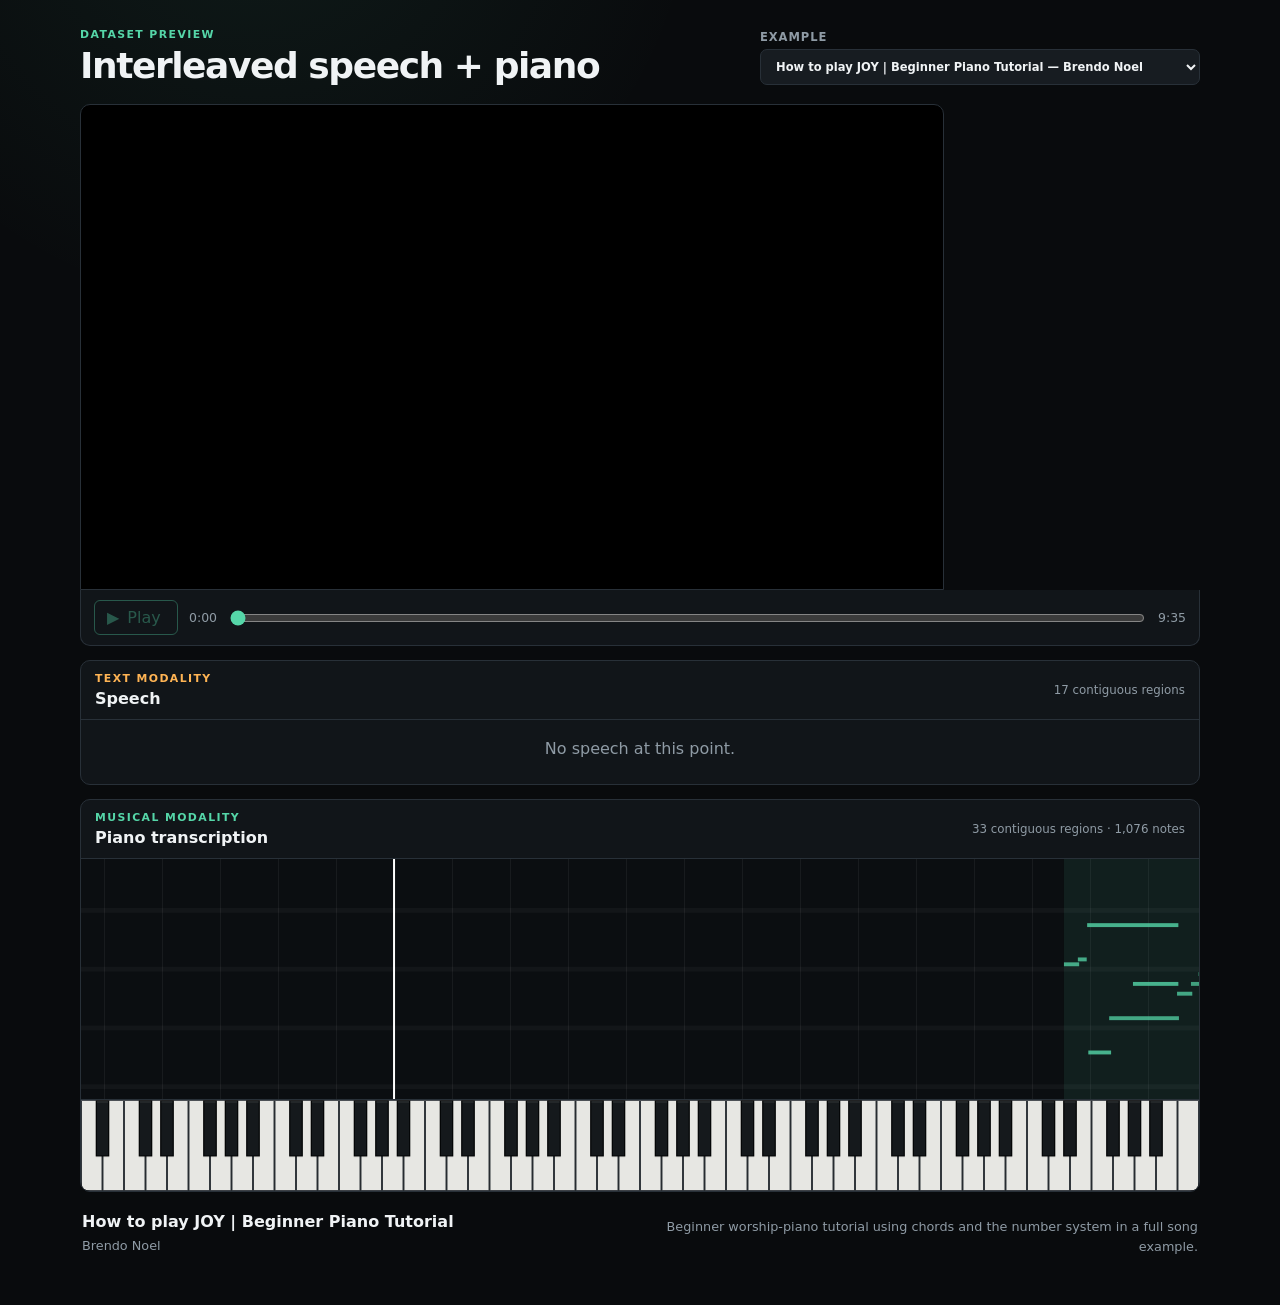
==== index.html @ 0fc25987 "init" ====
<!doctype html>
<html lang="en">
  <head>
    <meta charset="UTF-8" />
    <meta name="viewport" content="width=device-width, initial-scale=1" />
    <meta name="color-scheme" content="dark" />
    <title>Interleaved speech and piano</title>
    <link rel="stylesheet" href="./src/styles.css" />
  </head>
  <body>
    <main class="page-shell">
      <header class="page-header">
        <div>
          <p class="eyebrow">Dataset preview</p>
          <h1>Interleaved speech + piano</h1>
        </div>
        <label class="sample-picker">
          <span>Example</span>
          <select id="sample-select" aria-label="Choose a sample"></select>
        </label>
      </header>

      <section class="video-panel" aria-label="YouTube video">
        <div id="youtube-player"></div>
      </section>

      <section class="transport" aria-label="Playback controls">
        <button id="play-button" class="play-button" type="button" disabled>
          <span id="play-icon" aria-hidden="true">▶</span>
          <span id="play-label">Play</span>
        </button>
        <span id="current-time" class="time">0:00</span>
        <input id="seek" class="seek" type="range" min="0" max="1" value="0" step="0.01" aria-label="Playback position" />
        <span id="duration" class="time">0:00</span>
      </section>

      <section class="timeline-panel speech-panel" aria-labelledby="speech-heading">
        <header class="panel-header">
          <div>
            <p class="track-label">Text modality</p>
            <h2 id="speech-heading">Speech</h2>
          </div>
          <p><span id="speech-count">0</span> contiguous regions</p>
        </header>
        <p id="caption-readout" class="caption-readout" aria-live="polite">No speech at this point.</p>
      </section>

      <section class="timeline-panel piano-panel" aria-labelledby="piano-heading">
        <header class="panel-header">
          <div>
            <p class="track-label">Musical modality</p>
            <h2 id="piano-heading">Piano transcription</h2>
          </div>
          <p><span id="piano-count">0</span> contiguous regions · <span id="note-count">0</span> notes</p>
        </header>
        <canvas id="piano-roll" aria-label="Scrolling MIDI piano roll"></canvas>
        <canvas id="piano-keyboard" aria-label="Piano keyboard showing currently pressed notes"></canvas>
      </section>

      <footer class="sample-meta">
        <div>
          <h2 id="sample-title">Loading…</h2>
          <p id="sample-channel"></p>
        </div>
        <p id="sample-rationale"></p>
      </footer>
    </main>

    <script type="module" src="./src/app.js"></script>
  </body>
</html>
---- src/styles.css ----
:root {
  color-scheme: dark;
  --bg: #090b0d;
  --surface: #111519;
  --surface-raised: #171c21;
  --line: #283038;
  --text: #f0f3f5;
  --muted: #8f9ba5;
  --speech: #ffb454;
  --speech-soft: rgba(255, 180, 84, 0.16);
  --piano: #55d6a8;
  --piano-soft: rgba(85, 214, 168, 0.12);
  --playhead-position: 28%;
  font-family: Inter, ui-sans-serif, system-ui, -apple-system, BlinkMacSystemFont, "Segoe UI", sans-serif;
  background: var(--bg);
  color: var(--text);
}

* { box-sizing: border-box; }

html { background: var(--bg); }

body {
  margin: 0;
  min-width: 320px;
  background:
    radial-gradient(circle at 20% -10%, rgba(85, 214, 168, 0.08), transparent 28rem),
    var(--bg);
}

button, input, select { font: inherit; }

.page-shell {
  width: min(1120px, calc(100% - 32px));
  margin: 0 auto;
  padding: 28px 0 48px;
}

.page-header,
.panel-header,
.sample-meta,
.transport {
  display: flex;
  align-items: center;
}

.page-header {
  justify-content: space-between;
  gap: 24px;
  margin-bottom: 18px;
}

h1, h2, p { margin: 0; }

h1 {
  font-size: clamp(1.5rem, 3vw, 2.25rem);
  letter-spacing: -0.04em;
}

.eyebrow,
.track-label {
  margin-bottom: 4px;
  color: var(--piano);
  font-size: 0.68rem;
  font-weight: 750;
  letter-spacing: 0.13em;
  text-transform: uppercase;
}

.sample-picker {
  display: grid;
  gap: 5px;
  color: var(--muted);
  font-size: 0.72rem;
  font-weight: 700;
  letter-spacing: 0.08em;
  text-transform: uppercase;
}

select {
  width: min(440px, 48vw);
  border: 1px solid var(--line);
  border-radius: 7px;
  background: var(--surface-raised);
  color: var(--text);
  padding: 9px 34px 9px 11px;
  text-transform: none;
}

.video-panel {
  position: relative;
  overflow: hidden;
  aspect-ratio: 16 / 9;
  max-height: 54vh;
  border: 1px solid var(--line);
  border-radius: 10px 10px 0 0;
  background: #000;
}

.video-panel iframe,
#youtube-player {
  width: 100%;
  height: 100%;
}

.transport {
  gap: 11px;
  min-height: 56px;
  padding: 9px 13px;
  border: 1px solid var(--line);
  border-top: 0;
  border-radius: 0 0 10px 10px;
  background: var(--surface);
}

.play-button {
  display: inline-flex;
  align-items: center;
  gap: 8px;
  min-width: 84px;
  border: 1px solid var(--piano);
  border-radius: 6px;
  background: transparent;
  color: var(--piano);
  padding: 7px 12px;
  cursor: pointer;
}

.play-button:disabled { opacity: 0.35; cursor: wait; }
.play-button:not(:disabled):hover { background: var(--piano-soft); }

.seek { accent-color: var(--piano); }

.seek { min-width: 80px; flex: 1; }

.time {
  color: var(--muted);
  font-variant-numeric: tabular-nums;
  font-size: 0.78rem;
}

.timeline-panel {
  margin-top: 14px;
  overflow: hidden;
  border: 1px solid var(--line);
  border-radius: 10px;
  background: var(--surface);
}

.panel-header {
  justify-content: space-between;
  padding: 11px 14px;
  border-bottom: 1px solid var(--line);
}

.panel-header h2 { font-size: 1rem; }
.panel-header > p { color: var(--muted); font-size: 0.74rem; }
.speech-panel .track-label { color: var(--speech); }

.caption-readout {
  min-height: 64px;
  padding: 17px 18px;
  color: var(--muted);
  line-height: 1.5;
  text-align: center;
}

.caption-readout .current-word {
  color: var(--text);
  font-weight: 750;
}

#piano-roll {
  display: block;
  width: 100%;
  height: 240px;
  background: #0b0e11;
}

#piano-keyboard {
  display: block;
  width: 100%;
  height: 92px;
  border-top: 1px solid var(--line);
  background: #090b0d;
}

.sample-meta {
  align-items: flex-start;
  justify-content: space-between;
  gap: 36px;
  padding: 20px 2px 0;
}

.sample-meta h2 { font-size: 1rem; }
.sample-meta p { margin-top: 5px; color: var(--muted); line-height: 1.55; font-size: 0.8rem; }
.sample-meta > p { max-width: 560px; text-align: right; }

@media (max-width: 720px) {
  .page-shell { width: min(100% - 18px, 1120px); padding-top: 14px; }
  .page-header { align-items: stretch; flex-direction: column; gap: 12px; }
  select { width: 100%; }
  .transport { flex-wrap: wrap; }
  .seek { order: 5; flex-basis: 100%; }
  .sample-meta { flex-direction: column; gap: 8px; }
  .sample-meta > p { text-align: left; }
  #piano-roll { height: 200px; }
  #piano-keyboard { height: 76px; }
}

@media (prefers-reduced-motion: reduce) {
  * { scroll-behavior: auto !important; transition: none !important; }
}
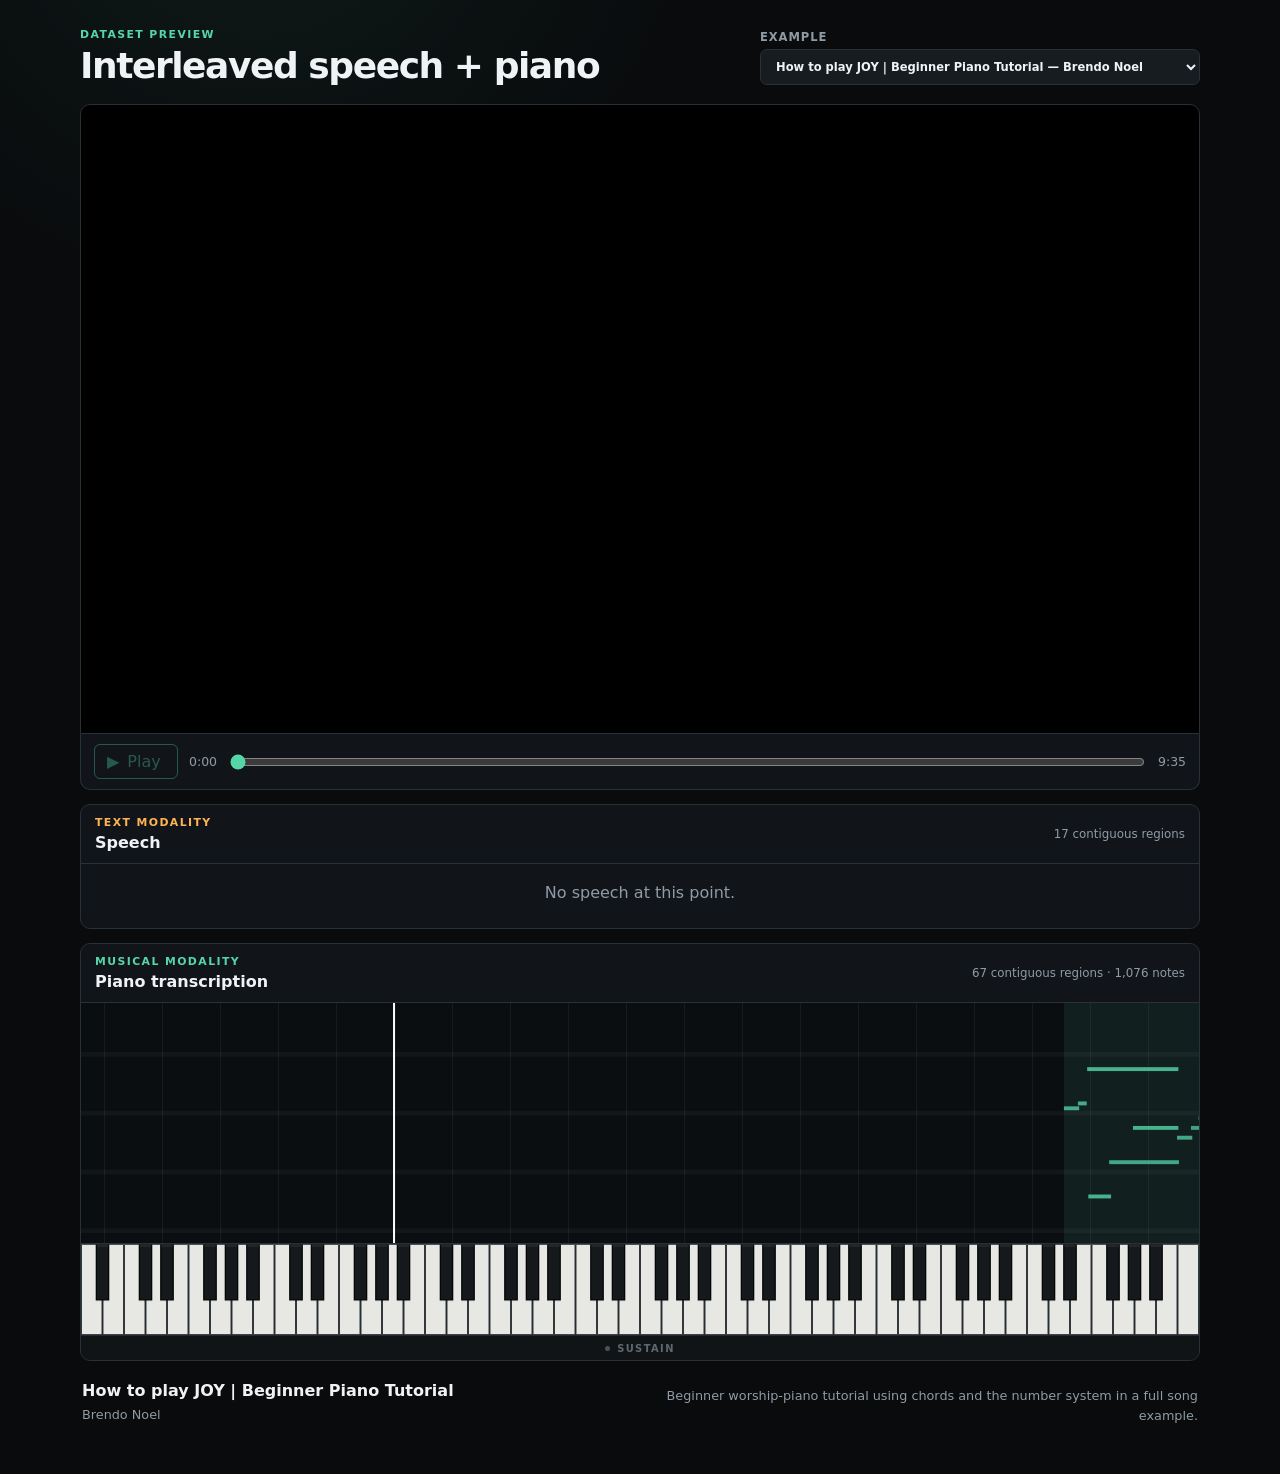
==== commit b40576b2: "bump" ====
--- a/index.html
+++ b/index.html
@@ -55,6 +55,10 @@
         </header>
         <canvas id="piano-roll" aria-label="Scrolling MIDI piano roll"></canvas>
         <canvas id="piano-keyboard" aria-label="Piano keyboard showing currently pressed notes"></canvas>
+        <div id="piano-pedal" class="piano-pedal" role="status" aria-label="Sustain pedal released">
+          <span class="pedal-light" aria-hidden="true"></span>
+          <span>Sustain</span>
+        </div>
       </section>
 
       <footer class="sample-meta">
--- a/src/styles.css
+++ b/src/styles.css
@@ -89,9 +89,9 @@
 
 .video-panel {
   position: relative;
+  width: 100%;
   overflow: hidden;
   aspect-ratio: 16 / 9;
-  max-height: 54vh;
   border: 1px solid var(--line);
   border-radius: 10px 10px 0 0;
   background: #000;
@@ -99,8 +99,12 @@
 
 .video-panel iframe,
 #youtube-player {
-  width: 100%;
-  height: 100%;
+  position: absolute;
+  inset: 0;
+  display: block;
+  width: 100% !important;
+  height: 100% !important;
+  border: 0;
 }
 
 .transport {
@@ -185,6 +189,41 @@
   background: #090b0d;
 }
 
+.piano-pedal {
+  display: flex;
+  align-items: center;
+  justify-content: center;
+  gap: 7px;
+  height: 25px;
+  border-top: 1px solid #23282c;
+  background: #111417;
+  color: #5f686f;
+  font-size: 0.62rem;
+  font-weight: 750;
+  letter-spacing: 0.14em;
+  text-transform: uppercase;
+  transition: background 100ms ease, color 100ms ease, border-color 100ms ease;
+}
+
+.pedal-light {
+  width: 5px;
+  height: 5px;
+  border-radius: 50%;
+  background: #4a5157;
+  transition: background 100ms ease, box-shadow 100ms ease;
+}
+
+.piano-pedal.active {
+  border-top-color: rgba(240, 91, 100, 0.65);
+  background: rgba(185, 39, 52, 0.52);
+  color: #ffd9db;
+}
+
+.piano-pedal.active .pedal-light {
+  background: #ff7479;
+  box-shadow: 0 0 8px rgba(255, 116, 121, 0.8);
+}
+
 .sample-meta {
   align-items: flex-start;
   justify-content: space-between;
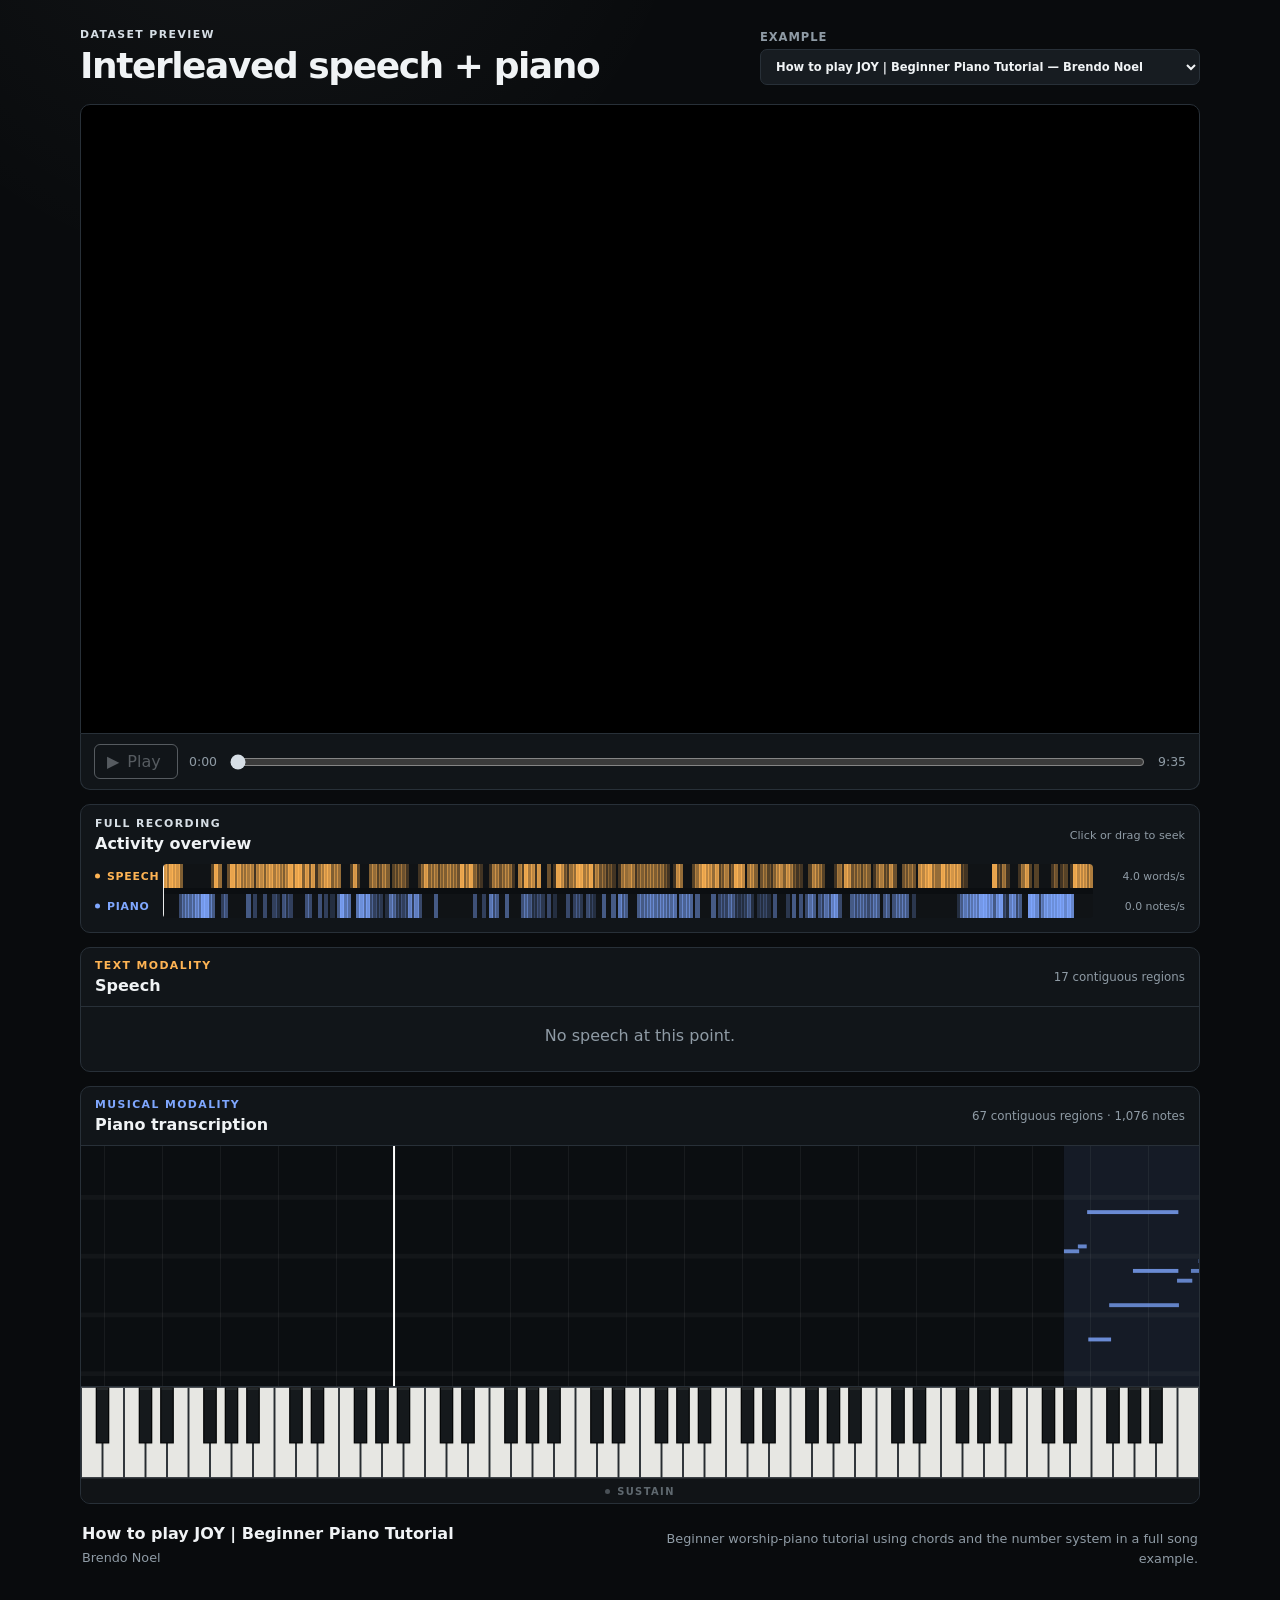
==== commit 3017f099: "bump" ====
--- a/index.html
+++ b/index.html
@@ -32,6 +32,32 @@
         <span id="current-time" class="time">0:00</span>
         <input id="seek" class="seek" type="range" min="0" max="1" value="0" step="0.01" aria-label="Playback position" />
         <span id="duration" class="time">0:00</span>
+      </section>
+
+      <section class="overview-panel" aria-labelledby="overview-heading">
+        <header class="overview-header">
+          <div>
+            <p class="track-label">Full recording</p>
+            <h2 id="overview-heading">Activity overview</h2>
+          </div>
+          <p>Click or drag to seek</p>
+        </header>
+        <div
+          id="activity-overview"
+          class="activity-overview"
+          role="slider"
+          tabindex="0"
+          aria-label="Full recording activity overview. Use left and right arrow keys to seek."
+          aria-valuemin="0"
+          aria-valuemax="1"
+          aria-valuenow="0"
+        >
+          <span class="activity-name speech-activity-name">Speech</span>
+          <span class="activity-name piano-activity-name">Piano</span>
+          <canvas id="activity-map" aria-hidden="true"></canvas>
+          <output id="speech-rate" class="activity-rate speech-activity-rate">0.0 words/s</output>
+          <output id="piano-rate" class="activity-rate piano-activity-rate">0.0 notes/s</output>
+        </div>
       </section>
 
       <section class="timeline-panel speech-panel" aria-labelledby="speech-heading">
--- a/src/styles.css
+++ b/src/styles.css
@@ -6,10 +6,12 @@
   --line: #283038;
   --text: #f0f3f5;
   --muted: #8f9ba5;
+  --control: #d6dee5;
+  --control-soft: rgba(214, 222, 229, 0.1);
   --speech: #ffb454;
   --speech-soft: rgba(255, 180, 84, 0.16);
-  --piano: #55d6a8;
-  --piano-soft: rgba(85, 214, 168, 0.12);
+  --piano: #7fa7ff;
+  --piano-soft: rgba(127, 167, 255, 0.14);
   --playhead-position: 28%;
   font-family: Inter, ui-sans-serif, system-ui, -apple-system, BlinkMacSystemFont, "Segoe UI", sans-serif;
   background: var(--bg);
@@ -24,7 +26,7 @@
   margin: 0;
   min-width: 320px;
   background:
-    radial-gradient(circle at 20% -10%, rgba(85, 214, 168, 0.08), transparent 28rem),
+    radial-gradient(circle at 20% -10%, rgba(214, 222, 229, 0.05), transparent 28rem),
     var(--bg);
 }
 
@@ -67,6 +69,8 @@
   text-transform: uppercase;
 }
 
+.eyebrow { color: var(--control); }
+
 .sample-picker {
   display: grid;
   gap: 5px;
@@ -122,18 +126,18 @@
   align-items: center;
   gap: 8px;
   min-width: 84px;
-  border: 1px solid var(--piano);
+  border: 1px solid var(--control);
   border-radius: 6px;
   background: transparent;
-  color: var(--piano);
+  color: var(--control);
   padding: 7px 12px;
   cursor: pointer;
 }
 
 .play-button:disabled { opacity: 0.35; cursor: wait; }
-.play-button:not(:disabled):hover { background: var(--piano-soft); }
-
-.seek { accent-color: var(--piano); }
+.play-button:not(:disabled):hover { background: var(--control-soft); }
+
+.seek { accent-color: var(--control); }
 
 .seek { min-width: 80px; flex: 1; }
 
@@ -150,6 +154,87 @@
   border-radius: 10px;
   background: var(--surface);
 }
+
+.overview-panel {
+  margin-top: 14px;
+  padding: 12px 14px 14px;
+  border: 1px solid var(--line);
+  border-radius: 10px;
+  background: var(--surface);
+}
+
+.overview-header {
+  display: flex;
+  align-items: center;
+  justify-content: space-between;
+  margin-bottom: 11px;
+}
+
+.overview-header h2 { font-size: 1rem; }
+.overview-header > p { color: var(--muted); font-size: 0.7rem; }
+.overview-header .track-label { color: var(--control); }
+
+.activity-overview {
+  display: grid;
+  grid-template-columns: 58px minmax(0, 1fr) 82px;
+  grid-template-rows: 24px 24px;
+  align-items: center;
+  gap: 6px 10px;
+  border-radius: 5px;
+}
+
+.activity-overview:focus-visible {
+  outline: 1px solid var(--text);
+  outline-offset: 4px;
+}
+
+.activity-name {
+  position: relative;
+  padding-left: 12px;
+  color: var(--muted);
+  font-size: 0.68rem;
+  font-weight: 750;
+  letter-spacing: 0.07em;
+  text-transform: uppercase;
+}
+
+.activity-name::before {
+  position: absolute;
+  top: 50%;
+  left: 0;
+  width: 5px;
+  height: 5px;
+  border-radius: 50%;
+  background: currentColor;
+  content: "";
+  transform: translateY(-50%);
+}
+
+.speech-activity-name { grid-column: 1; grid-row: 1; color: var(--speech); }
+.piano-activity-name { grid-column: 1; grid-row: 2; color: var(--piano); }
+
+#activity-map {
+  display: block;
+  grid-column: 2;
+  grid-row: 1 / 3;
+  width: 100%;
+  height: 54px;
+  border-radius: 4px;
+  background: #0b0e11;
+  cursor: crosshair;
+  touch-action: none;
+}
+
+.activity-rate {
+  color: var(--muted);
+  font-size: 0.68rem;
+  font-variant-numeric: tabular-nums;
+  text-align: right;
+  white-space: nowrap;
+}
+
+.speech-activity-rate { grid-column: 3; grid-row: 1; }
+.piano-activity-rate { grid-column: 3; grid-row: 2; }
 
 .panel-header {
   justify-content: space-between;
@@ -214,14 +299,14 @@
 }
 
 .piano-pedal.active {
-  border-top-color: rgba(240, 91, 100, 0.65);
-  background: rgba(185, 39, 52, 0.52);
-  color: #ffd9db;
+  border-top-color: rgba(127, 167, 255, 0.7);
+  background: rgba(64, 91, 153, 0.52);
+  color: #dbe6ff;
 }
 
 .piano-pedal.active .pedal-light {
-  background: #ff7479;
-  box-shadow: 0 0 8px rgba(255, 116, 121, 0.8);
+  background: var(--piano);
+  box-shadow: 0 0 8px rgba(127, 167, 255, 0.8);
 }
 
 .sample-meta {
@@ -241,6 +326,12 @@
   select { width: 100%; }
   .transport { flex-wrap: wrap; }
   .seek { order: 5; flex-basis: 100%; }
+  .overview-panel { padding-inline: 10px; }
+  .overview-header > p { display: none; }
+  .activity-overview { grid-template-columns: 52px minmax(0, 1fr) 76px; gap-inline: 6px; }
+  .activity-name { padding-left: 0; font-size: 0.63rem; }
+  .activity-name::before { display: none; }
+  .activity-rate { font-size: 0.62rem; }
   .sample-meta { flex-direction: column; gap: 8px; }
   .sample-meta > p { text-align: left; }
   #piano-roll { height: 200px; }
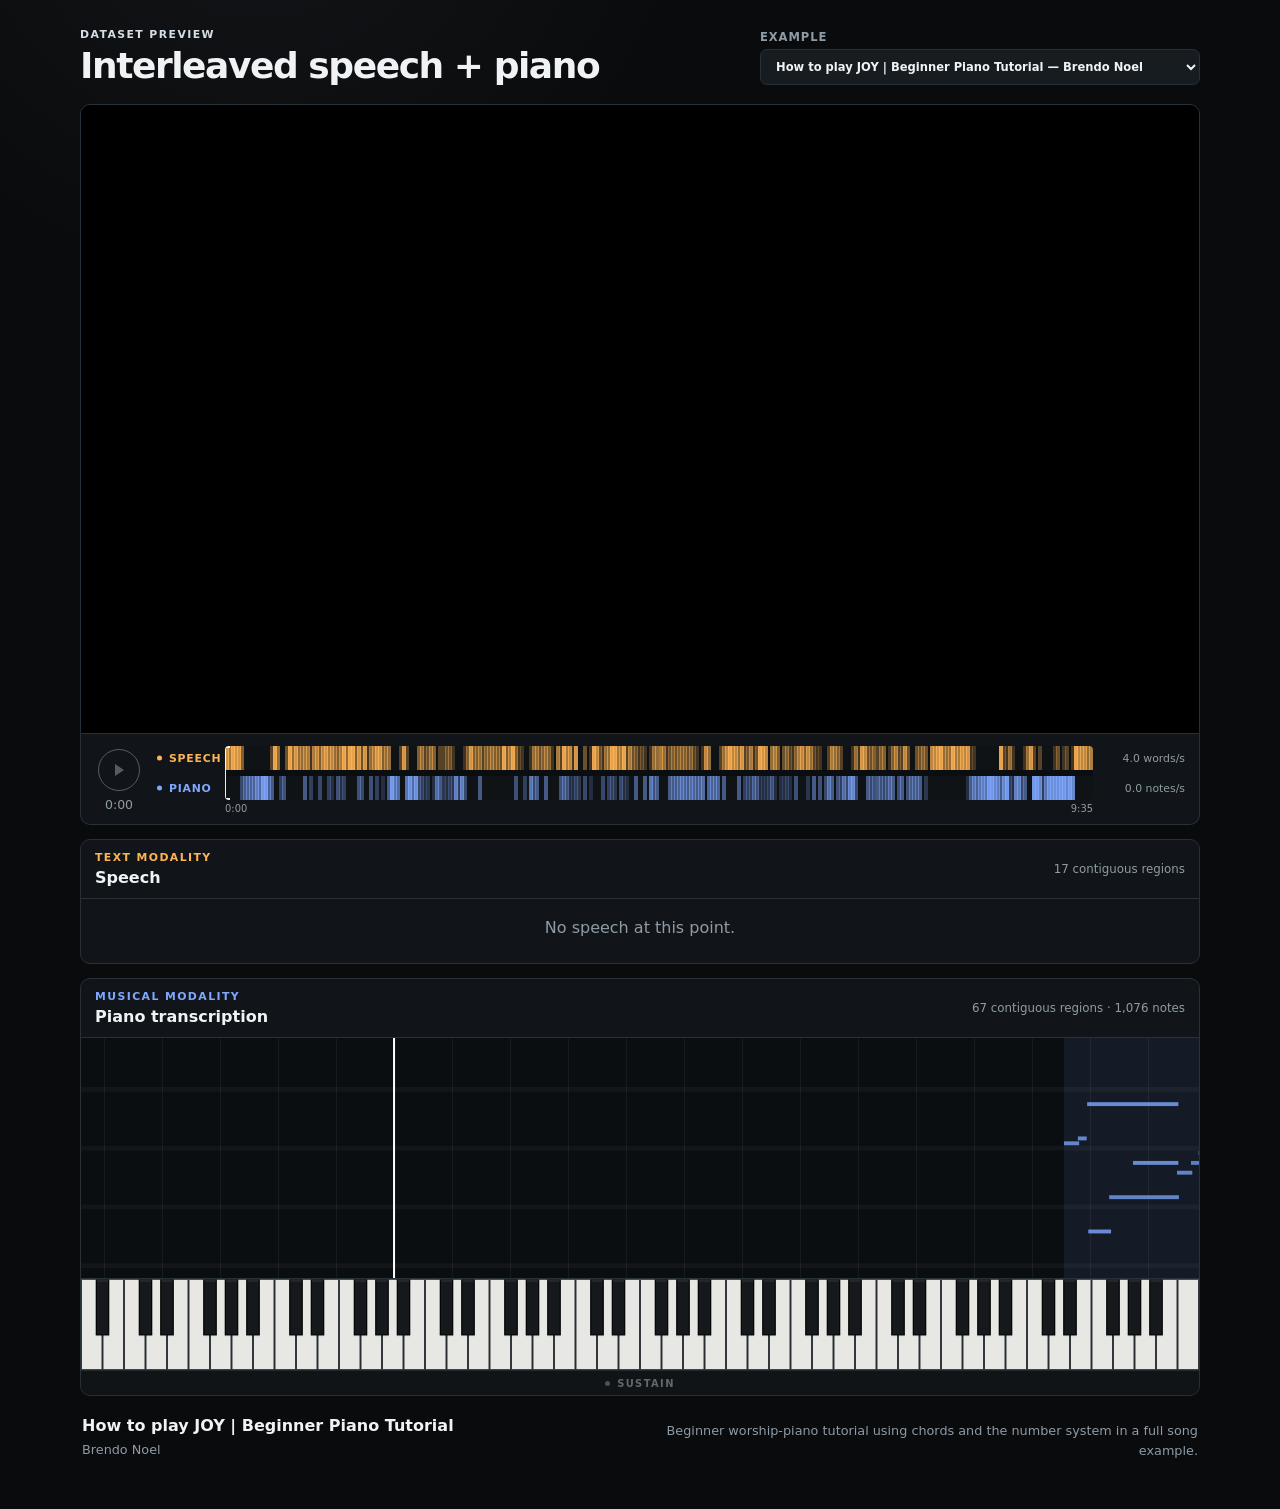
==== commit e6a6eb11: "bump" ====
--- a/index.html
+++ b/index.html
@@ -25,38 +25,39 @@
       </section>
 
       <section class="transport" aria-label="Playback controls">
-        <button id="play-button" class="play-button" type="button" disabled>
-          <span id="play-icon" aria-hidden="true">▶</span>
-          <span id="play-label">Play</span>
-        </button>
-        <span id="current-time" class="time">0:00</span>
-        <input id="seek" class="seek" type="range" min="0" max="1" value="0" step="0.01" aria-label="Playback position" />
-        <span id="duration" class="time">0:00</span>
-      </section>
-
-      <section class="overview-panel" aria-labelledby="overview-heading">
-        <header class="overview-header">
-          <div>
-            <p class="track-label">Full recording</p>
-            <h2 id="overview-heading">Activity overview</h2>
+        <div class="transport-action">
+          <button id="play-button" class="play-button" type="button" aria-label="Play" disabled>
+            <span class="play-icon" aria-hidden="true"></span>
+            <span id="play-label" class="visually-hidden">Play</span>
+          </button>
+          <span id="current-time" class="time">0:00</span>
+        </div>
+        <div class="transport-timeline">
+          <div id="activity-overview" class="activity-overview">
+            <span class="activity-name speech-activity-name">Speech</span>
+            <span class="activity-name piano-activity-name">Piano</span>
+            <div class="activity-map-wrap">
+              <canvas id="activity-map" aria-hidden="true"></canvas>
+              <input
+                id="seek"
+                class="activity-seek"
+                type="range"
+                min="0"
+                max="1"
+                value="0"
+                step="0.1"
+                aria-label="Playback position"
+              />
+            </div>
+            <output id="speech-rate" class="activity-rate speech-activity-rate">0.0 words/s</output>
+            <output id="piano-rate" class="activity-rate piano-activity-rate">0.0 notes/s</output>
           </div>
-          <p>Click or drag to seek</p>
-        </header>
-        <div
-          id="activity-overview"
-          class="activity-overview"
-          role="slider"
-          tabindex="0"
-          aria-label="Full recording activity overview. Use left and right arrow keys to seek."
-          aria-valuemin="0"
-          aria-valuemax="1"
-          aria-valuenow="0"
-        >
-          <span class="activity-name speech-activity-name">Speech</span>
-          <span class="activity-name piano-activity-name">Piano</span>
-          <canvas id="activity-map" aria-hidden="true"></canvas>
-          <output id="speech-rate" class="activity-rate speech-activity-rate">0.0 words/s</output>
-          <output id="piano-rate" class="activity-rate piano-activity-rate">0.0 notes/s</output>
+          <div class="timeline-scale" aria-hidden="true">
+            <div class="timeline-scale-range">
+              <span>0:00</span>
+              <span id="duration">0:00</span>
+            </div>
+          </div>
         </div>
       </section>
 
--- a/src/styles.css
+++ b/src/styles.css
@@ -32,6 +32,16 @@
 
 button, input, select { font: inherit; }
 
+.visually-hidden {
+  position: absolute;
+  width: 1px;
+  height: 1px;
+  overflow: hidden;
+  clip: rect(0 0 0 0);
+  clip-path: inset(50%);
+  white-space: nowrap;
+}
+
 .page-shell {
   width: min(1120px, calc(100% - 32px));
   margin: 0 auto;
@@ -112,34 +122,76 @@
 }
 
 .transport {
-  gap: 11px;
-  min-height: 56px;
-  padding: 9px 13px;
+  align-items: center;
+  gap: 14px;
+  min-height: 90px;
+  padding: 12px 14px 10px;
   border: 1px solid var(--line);
   border-top: 0;
   border-radius: 0 0 10px 10px;
   background: var(--surface);
 }
 
+.transport-action {
+  display: flex;
+  width: 48px;
+  flex: 0 0 48px;
+  align-items: center;
+  flex-direction: column;
+  gap: 6px;
+}
+
+.transport-timeline {
+  min-width: 0;
+  flex: 1;
+}
+
 .play-button {
   display: inline-flex;
   align-items: center;
-  gap: 8px;
-  min-width: 84px;
+  justify-content: center;
+  width: 42px;
+  height: 42px;
   border: 1px solid var(--control);
-  border-radius: 6px;
+  border-radius: 50%;
   background: transparent;
   color: var(--control);
-  padding: 7px 12px;
+  padding: 0;
   cursor: pointer;
+}
+
+.play-icon {
+  position: relative;
+  display: block;
+  width: 12px;
+  height: 14px;
+}
+
+.play-icon::before {
+  position: absolute;
+  top: 1px;
+  left: 2px;
+  width: 0;
+  height: 0;
+  border-top: 6px solid transparent;
+  border-bottom: 6px solid transparent;
+  border-left: 9px solid currentColor;
+  content: "";
+}
+
+.play-button.is-playing .play-icon::before {
+  top: 1px;
+  left: 1px;
+  width: 3px;
+  height: 12px;
+  border: 0;
+  background: currentColor;
+  box-shadow: 7px 0 0 currentColor;
 }
 
 .play-button:disabled { opacity: 0.35; cursor: wait; }
 .play-button:not(:disabled):hover { background: var(--control-soft); }
-
-.seek { accent-color: var(--control); }
-
-.seek { min-width: 80px; flex: 1; }
+.play-button:focus-visible { outline: 1px solid var(--text); outline-offset: 3px; }
 
 .time {
   color: var(--muted);
@@ -155,37 +207,18 @@
   background: var(--surface);
 }
 
-.overview-panel {
-  margin-top: 14px;
-  padding: 12px 14px 14px;
-  border: 1px solid var(--line);
-  border-radius: 10px;
-  background: var(--surface);
-}
-
-.overview-header {
-  display: flex;
-  align-items: center;
-  justify-content: space-between;
-  margin-bottom: 11px;
-}
-
-.overview-header h2 { font-size: 1rem; }
-.overview-header > p { color: var(--muted); font-size: 0.7rem; }
-.overview-header .track-label { color: var(--control); }
-
 .activity-overview {
   display: grid;
   grid-template-columns: 58px minmax(0, 1fr) 82px;
   grid-template-rows: 24px 24px;
   align-items: center;
   gap: 6px 10px;
-  border-radius: 5px;
-}
-
-.activity-overview:focus-visible {
+}
+
+.activity-overview:has(.activity-seek:focus-visible) {
   outline: 1px solid var(--text);
   outline-offset: 4px;
+  border-radius: 4px;
 }
 
 .activity-name {
@@ -213,17 +246,43 @@
 .speech-activity-name { grid-column: 1; grid-row: 1; color: var(--speech); }
 .piano-activity-name { grid-column: 1; grid-row: 2; color: var(--piano); }
 
-#activity-map {
-  display: block;
+.activity-map-wrap {
+  position: relative;
   grid-column: 2;
   grid-row: 1 / 3;
   width: 100%;
   height: 54px;
+}
+
+#activity-map,
+.activity-seek {
+  position: absolute;
+  inset: 0;
+  display: block;
+  width: 100%;
+  height: 54px;
+  margin: 0;
+}
+
+#activity-map {
   border-radius: 4px;
   background: #0b0e11;
+}
+
+.activity-seek {
+  z-index: 1;
+  appearance: none;
+  border: 0;
+  background: transparent;
   cursor: crosshair;
+  opacity: 0.001;
   touch-action: none;
 }
+
+.activity-seek::-webkit-slider-runnable-track { height: 54px; background: transparent; }
+.activity-seek::-webkit-slider-thumb { width: 1px; height: 54px; appearance: none; }
+.activity-seek::-moz-range-track { height: 54px; background: transparent; }
+.activity-seek::-moz-range-thumb { width: 1px; height: 54px; border: 0; background: transparent; }
 
 .activity-rate {
   color: var(--muted);
@@ -235,6 +294,22 @@
 
 .speech-activity-rate { grid-column: 3; grid-row: 1; }
 .piano-activity-rate { grid-column: 3; grid-row: 2; }
+
+.timeline-scale {
+  display: grid;
+  grid-template-columns: 58px minmax(0, 1fr) 82px;
+  gap: 10px;
+  margin-top: 3px;
+}
+
+.timeline-scale-range {
+  display: flex;
+  grid-column: 2;
+  justify-content: space-between;
+  color: var(--muted);
+  font-size: 0.62rem;
+  font-variant-numeric: tabular-nums;
+}
 
 .panel-header {
   justify-content: space-between;
@@ -324,11 +399,10 @@
   .page-shell { width: min(100% - 18px, 1120px); padding-top: 14px; }
   .page-header { align-items: stretch; flex-direction: column; gap: 12px; }
   select { width: 100%; }
-  .transport { flex-wrap: wrap; }
-  .seek { order: 5; flex-basis: 100%; }
-  .overview-panel { padding-inline: 10px; }
-  .overview-header > p { display: none; }
-  .activity-overview { grid-template-columns: 52px minmax(0, 1fr) 76px; gap-inline: 6px; }
+  .transport { gap: 9px; padding-inline: 10px; }
+  .transport-action { width: 44px; flex-basis: 44px; }
+  .activity-overview,
+  .timeline-scale { grid-template-columns: 48px minmax(0, 1fr) 76px; gap-inline: 6px; }
   .activity-name { padding-left: 0; font-size: 0.63rem; }
   .activity-name::before { display: none; }
   .activity-rate { font-size: 0.62rem; }
@@ -338,6 +412,12 @@
   #piano-keyboard { height: 76px; }
 }
 
+@media (max-width: 520px) {
+  .activity-overview,
+  .timeline-scale { grid-template-columns: 45px minmax(0, 1fr); }
+  .activity-rate { display: none; }
+}
+
 @media (prefers-reduced-motion: reduce) {
   * { scroll-behavior: auto !important; transition: none !important; }
 }
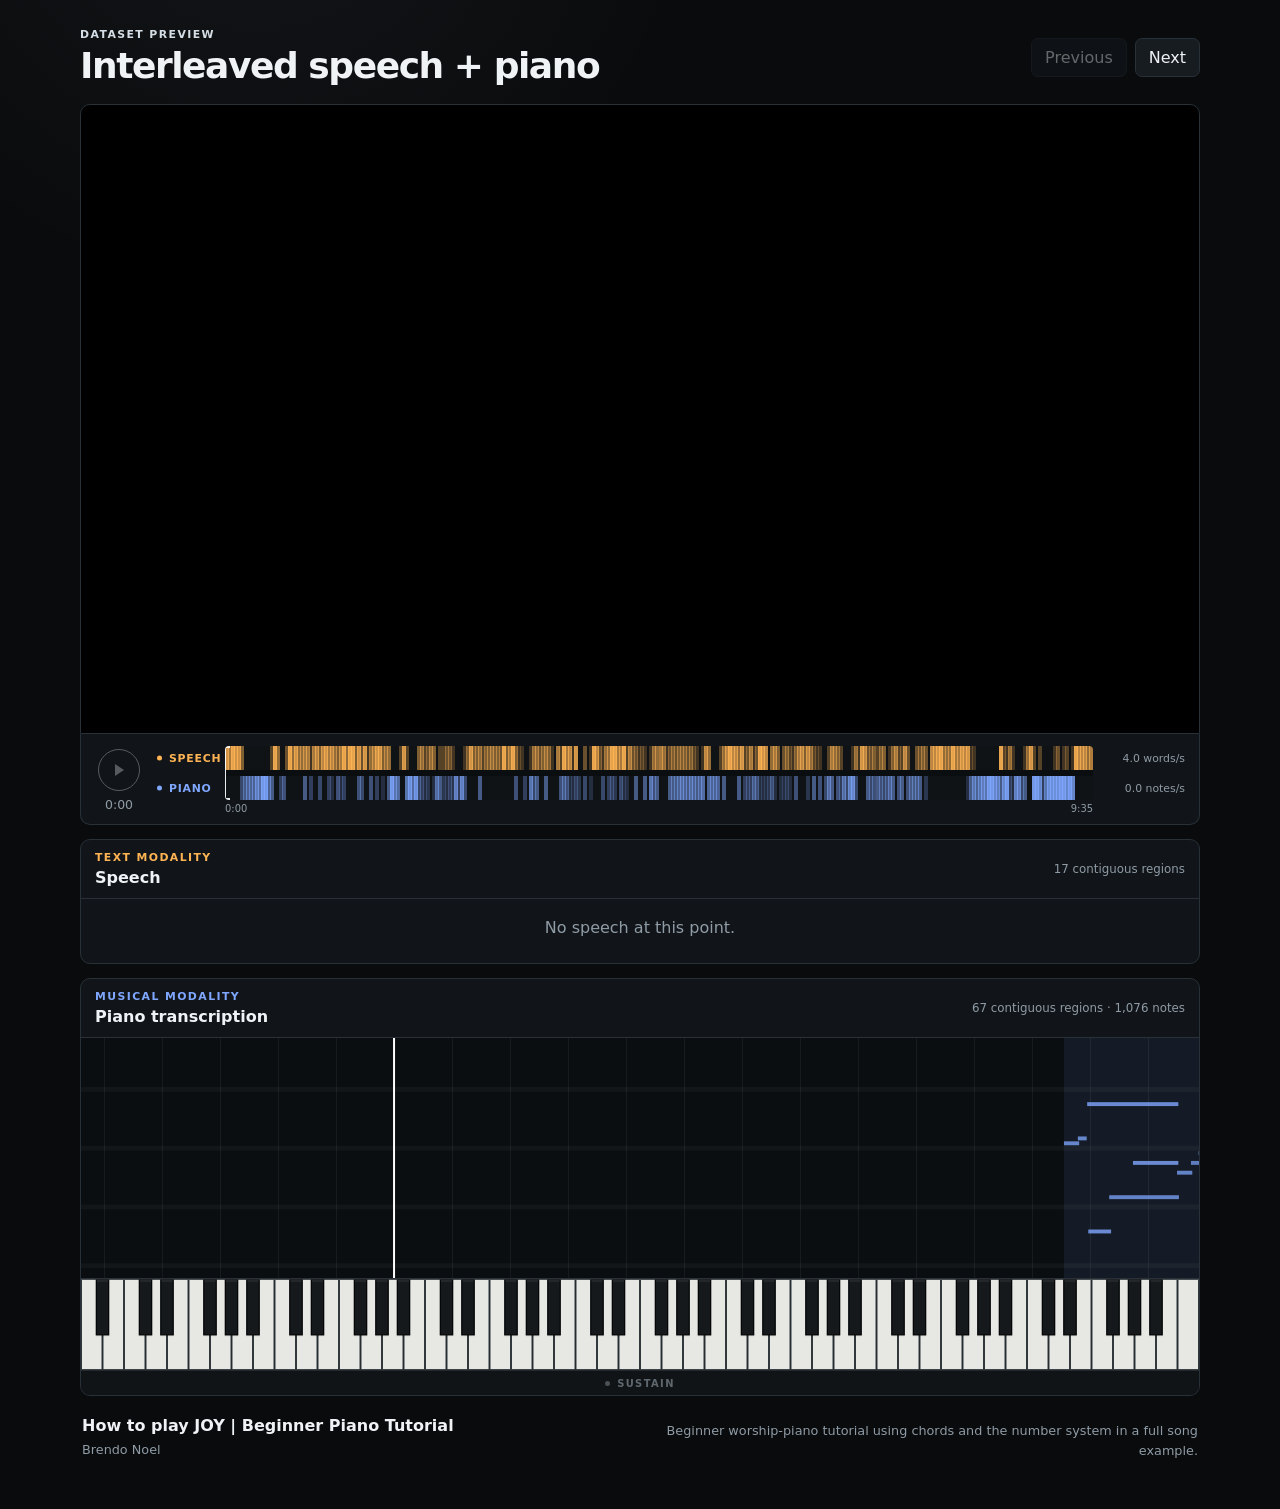
==== commit 42b5607b: "bump" ====
--- a/index.html
+++ b/index.html
@@ -14,10 +14,10 @@
           <p class="eyebrow">Dataset preview</p>
           <h1>Interleaved speech + piano</h1>
         </div>
-        <label class="sample-picker">
-          <span>Example</span>
-          <select id="sample-select" aria-label="Choose a sample"></select>
-        </label>
+        <nav class="sample-nav" aria-label="Example navigation">
+          <button id="previous-sample" type="button" disabled>Previous</button>
+          <button id="next-sample" type="button">Next</button>
+        </nav>
       </header>
 
       <section class="video-panel" aria-label="YouTube video">
--- a/src/styles.css
+++ b/src/styles.css
@@ -30,7 +30,7 @@
     var(--bg);
 }
 
-button, input, select { font: inherit; }
+button, input { font: inherit; }
 
 .visually-hidden {
   position: absolute;
@@ -81,25 +81,19 @@
 
 .eyebrow { color: var(--control); }
 
-.sample-picker {
-  display: grid;
-  gap: 5px;
-  color: var(--muted);
-  font-size: 0.72rem;
-  font-weight: 700;
-  letter-spacing: 0.08em;
-  text-transform: uppercase;
-}
-
-select {
-  width: min(440px, 48vw);
+.sample-nav { display: flex; gap: 8px; }
+
+.sample-nav button {
   border: 1px solid var(--line);
   border-radius: 7px;
   background: var(--surface-raised);
   color: var(--text);
-  padding: 9px 34px 9px 11px;
-  text-transform: none;
-}
+  padding: 9px 13px;
+  cursor: pointer;
+}
+
+.sample-nav button:hover:not(:disabled) { border-color: var(--muted); }
+.sample-nav button:disabled { opacity: 0.4; cursor: default; }
 
 .video-panel {
   position: relative;
@@ -398,7 +392,6 @@
 @media (max-width: 720px) {
   .page-shell { width: min(100% - 18px, 1120px); padding-top: 14px; }
   .page-header { align-items: stretch; flex-direction: column; gap: 12px; }
-  select { width: 100%; }
   .transport { gap: 9px; padding-inline: 10px; }
   .transport-action { width: 44px; flex-basis: 44px; }
   .activity-overview,
